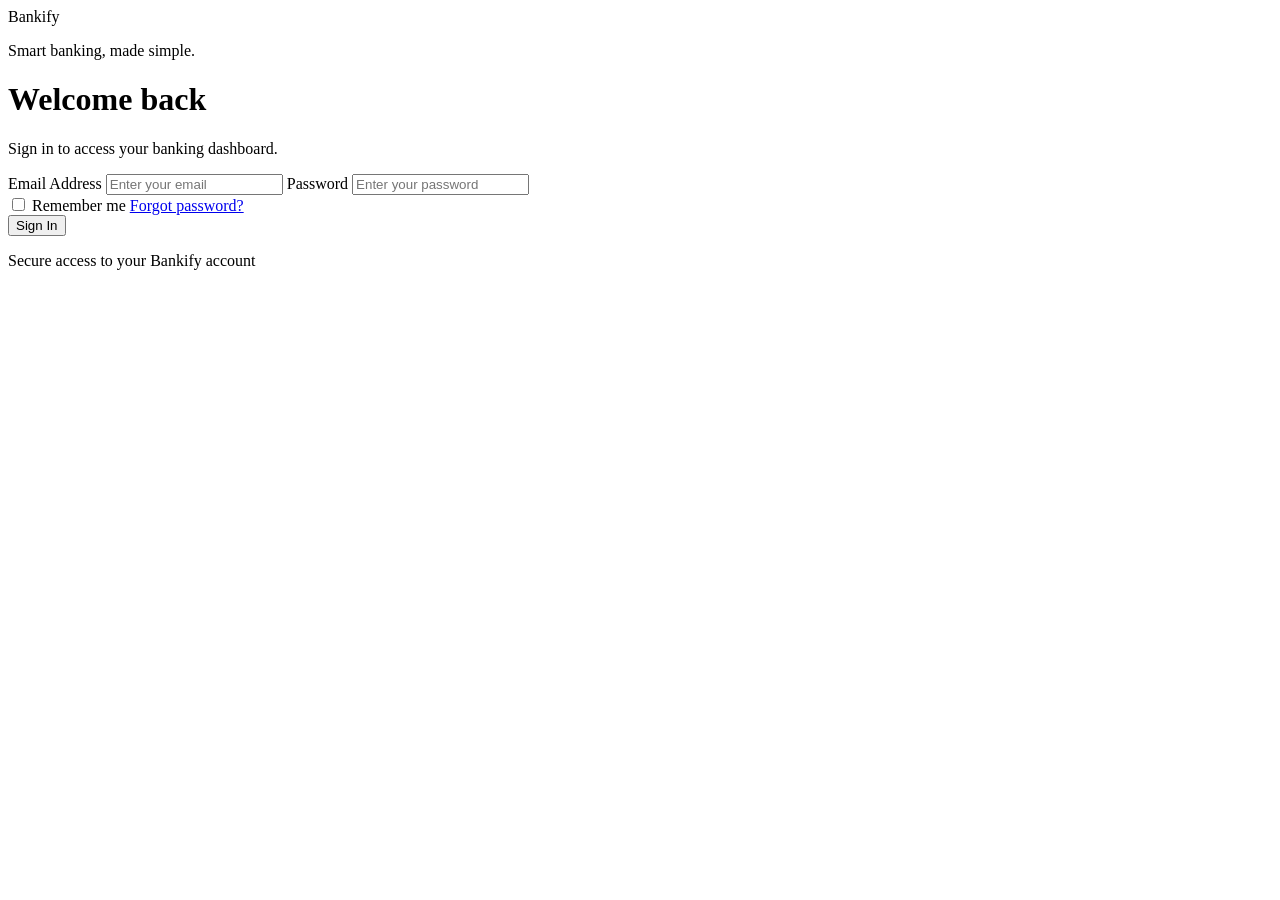
==== src/main/resources/static/html/login.html @ 09b09f4b "Add Bankify frontend HTML pages" ====
<!DOCTYPE html>
<html lang="en">
<head>
<meta charset="UTF-8">
<meta name="viewport" content="width=device-width, initial-scale=1.0">
<title>Bankify | Login</title>
<link rel="stylesheet" href="../css/login.css">
</head>
<body>
<div class="login-page">
    <div class="login-card">
        <div class="brand">Bank<span>ify</span></div>
        <p class="tagline">Smart banking, made simple.</p>
        <h1>Welcome back</h1>
        <p class="subtitle">Sign in to access your banking dashboard.</p>
        <form id="loginForm">
            <label for="email">Email Address</label>
            <input type="email" id="email" placeholder="Enter your email" required>
            <label for="password">Password</label>
            <input type="password" id="password" placeholder="Enter your password" required>
            <div class="form-row">
                <label class="remember"><input type="checkbox"> Remember me</label>
                <a href="#">Forgot password?</a>
            </div>
            <button type="submit">Sign In</button>
        </form>
        <p class="footer-text">Secure access to your Bankify account</p>
    </div>
</div>
<script src="../js/login.js"></script>
</body>
</html>
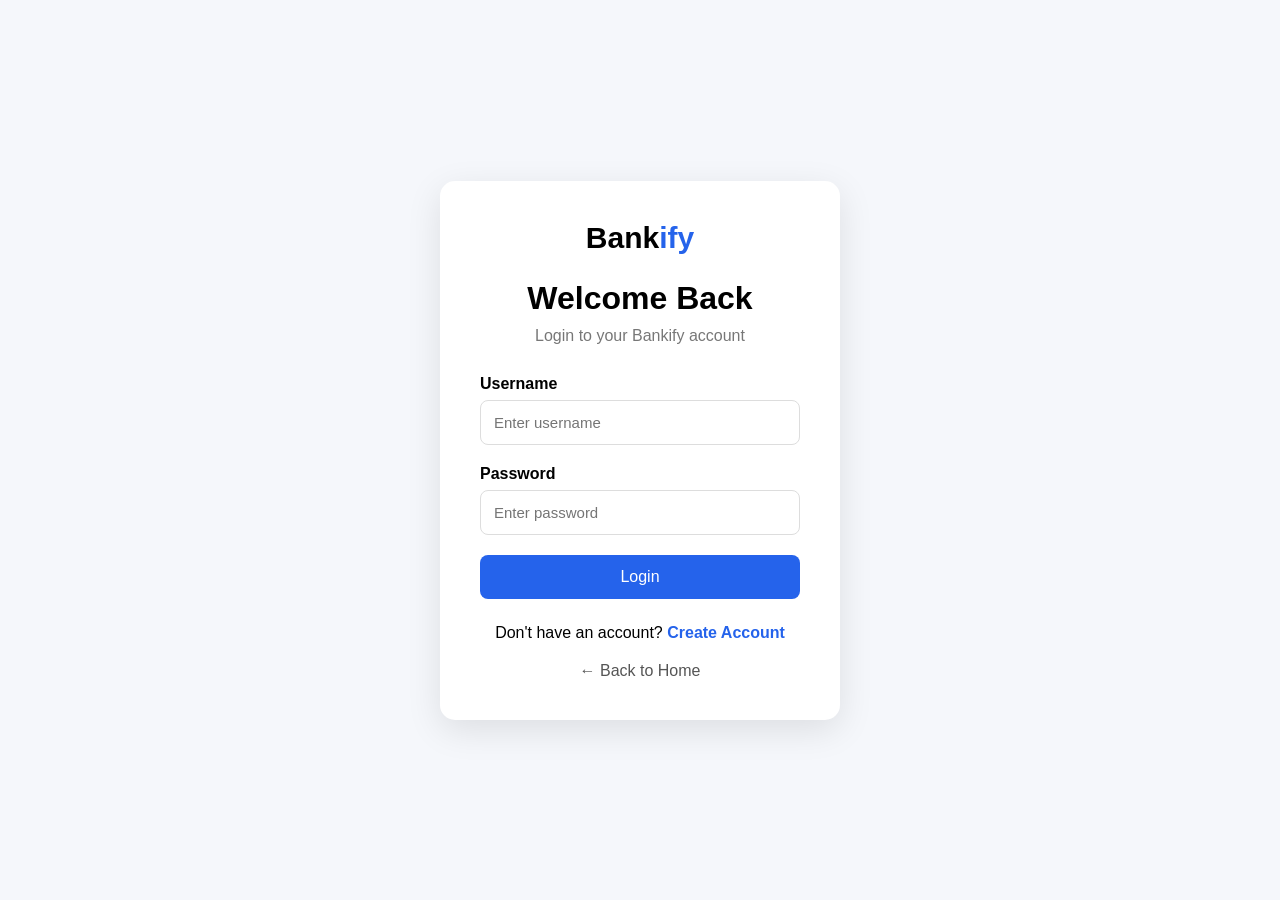
==== commit 5e2bbf73: "Updated login page design" ====
--- a/src/main/resources/static/html/login.html
+++ b/src/main/resources/static/html/login.html
@@ -1,32 +1,75 @@
 <!DOCTYPE html>
+
 <html lang="en">
 <head>
-<meta charset="UTF-8">
-<meta name="viewport" content="width=device-width, initial-scale=1.0">
-<title>Bankify | Login</title>
+    <meta charset="UTF-8">
+    <meta name="viewport" content="width=device-width, initial-scale=1.0">
+    <title>Bankify | Login</title>
+
+
 <link rel="stylesheet" href="../css/login.css">
+
 </head>
+
 <body>
-<div class="login-page">
+
+
+<div class="login-container">
+
     <div class="login-card">
-        <div class="brand">Bank<span>ify</span></div>
-        <p class="tagline">Smart banking, made simple.</p>
-        <h1>Welcome back</h1>
-        <p class="subtitle">Sign in to access your banking dashboard.</p>
+
+        <div class="logo">
+            Bank<span>ify</span>
+        </div>
+
+        <h1>Welcome Back</h1>
+
+        <p class="subtitle">
+            Login to your Bankify account
+        </p>
+
         <form id="loginForm">
-            <label for="email">Email Address</label>
-            <input type="email" id="email" placeholder="Enter your email" required>
-            <label for="password">Password</label>
-            <input type="password" id="password" placeholder="Enter your password" required>
-            <div class="form-row">
-                <label class="remember"><input type="checkbox"> Remember me</label>
-                <a href="#">Forgot password?</a>
+
+            <div class="form-group">
+                <label>Username</label>
+                <input
+                    type="text"
+                    id="username"
+                    placeholder="Enter username"
+                    required>
             </div>
-            <button type="submit">Sign In</button>
+
+            <div class="form-group">
+                <label>Password</label>
+                <input
+                    type="password"
+                    id="password"
+                    placeholder="Enter password"
+                    required>
+            </div>
+
+            <button type="submit">
+                Login
+            </button>
+
+            <p id="message"></p>
+
         </form>
-        <p class="footer-text">Secure access to your Bankify account</p>
+
+        <p class="register-text">
+            Don't have an account?
+            <a href="register.html">Create Account</a>
+        </p>
+
+        <a href="../index.html" class="back-home">
+            ← Back to Home
+        </a>
+
     </div>
+
 </div>
+
 <script src="../js/login.js"></script>
+
 </body>
 </html>
--- a/src/main/resources/static/css/login.css
+++ b/src/main/resources/static/css/login.css
@@ -0,0 +1,120 @@
+* {
+  margin: 0;
+  padding: 0;
+  box-sizing: border-box;
+  }
+
+body {
+font-family: Arial, sans-serif;
+background: #f5f7fb;
+min-height: 100vh;
+}
+
+.login-container {
+min-height: 100vh;
+display: flex;
+justify-content: center;
+align-items: center;
+}
+
+.login-card {
+width: 400px;
+background: white;
+padding: 40px;
+border-radius: 15px;
+box-shadow: 0 10px 35px rgba(0, 0, 0, 0.1);
+}
+
+.logo {
+text-align: center;
+font-size: 30px;
+font-weight: bold;
+margin-bottom: 25px;
+}
+
+.logo span {
+color: #2563eb;
+}
+
+h1 {
+text-align: center;
+margin-bottom: 10px;
+}
+
+.subtitle {
+text-align: center;
+color: #777;
+margin-bottom: 30px;
+}
+
+.form-group {
+margin-bottom: 20px;
+}
+
+label {
+display: block;
+margin-bottom: 7px;
+font-weight: bold;
+}
+
+input {
+width: 100%;
+padding: 13px;
+border: 1px solid #ddd;
+border-radius: 8px;
+font-size: 15px;
+}
+
+input:focus {
+outline: none;
+border-color: #2563eb;
+}
+
+button {
+width: 100%;
+padding: 13px;
+border: none;
+border-radius: 8px;
+background: #2563eb;
+color: white;
+font-size: 16px;
+cursor: pointer;
+}
+
+button:hover {
+background: #1d4ed8;
+}
+
+#message {
+text-align: center;
+margin-top: 15px;
+font-weight: bold;
+}
+
+.success {
+color: green;
+}
+
+.error {
+color: red;
+}
+
+.register-text {
+text-align: center;
+margin-top: 25px;
+}
+
+.register-text a {
+color: #2563eb;
+text-decoration: none;
+font-weight: bold;
+}
+
+.back-home {
+display: block;
+text-align: center;
+margin-top: 20px;
+color: #555;
+text-decoration: none;
+}
+
